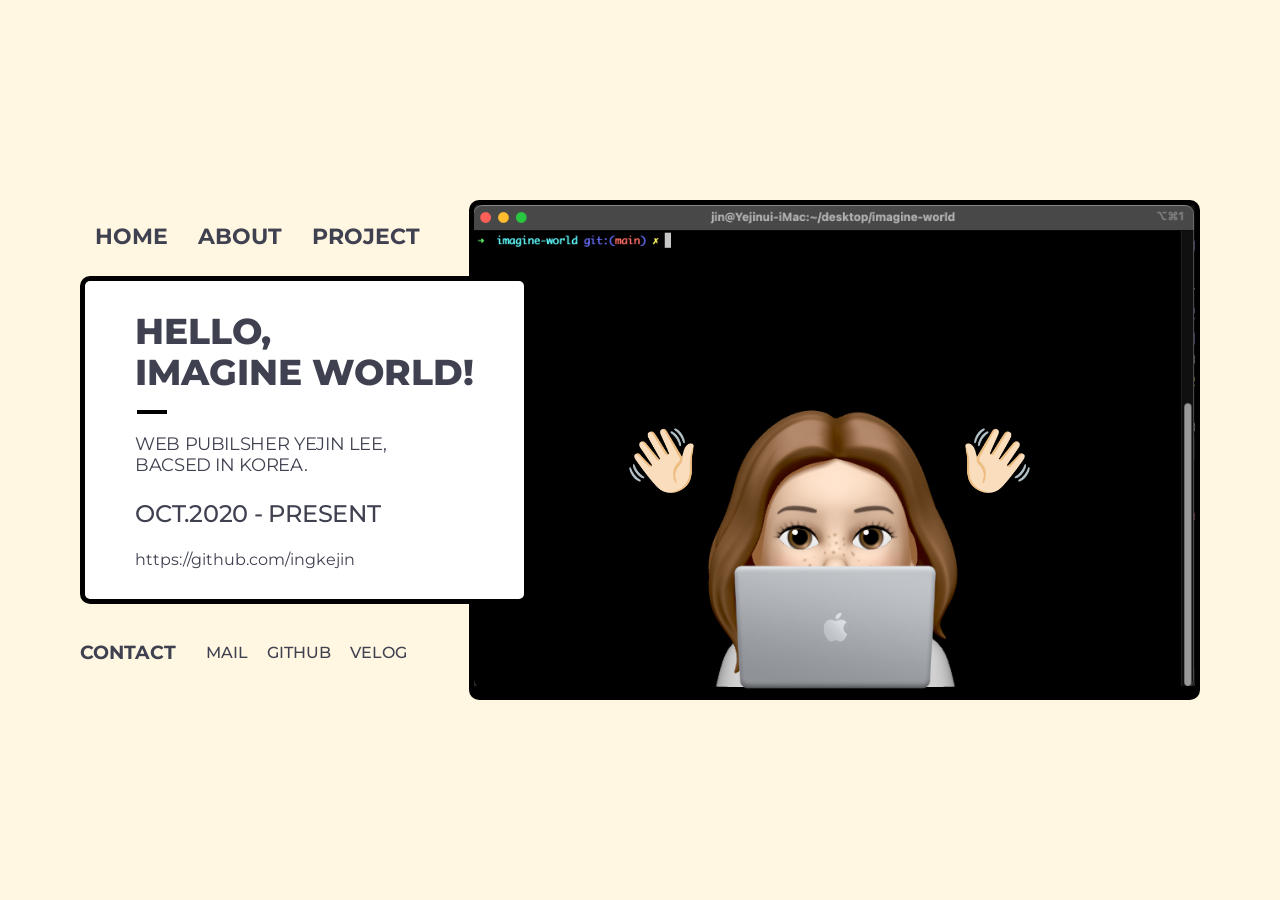
==== index.html @ 7a3d400f "🐛 Fixed to Background height:100vh in Mobile mode" ====
<!DOCTYPE html>
<html lang="ko-KR">
<head>
  <meta charset="UTF-8">
  <meta http-equiv="X-UA-Compatible" content="IE=edge">
  <meta name="viewport" content="width=device-width, initial-scale=1.0">
  <title>Imagine World</title>
  <link rel="apple-touch-icon" sizes="180x180" href="/apple-touch-icon.png">
  <link rel="icon" type="image/png" sizes="32x32" href="/favicon-32x32.png">
  <link rel="icon" type="image/png" sizes="16x16" href="/favicon-16x16.png">
  <link rel="manifest" href="/site.webmanifest">
  <link rel="mask-icon" href="/safari-pinned-tab.svg" color="#000000">
  <link rel="shortcut icon" href="/favicon.ico">
  <meta name="msapplication-TileColor" content="#000000">
  <meta name="theme-color" content="#ffffff">
  <link rel="preconnect" href="https://fonts.googleapis.com">
  <link rel="preconnect" href="https://fonts.gstatic.com" crossorigin>
  <link href="https://fonts.googleapis.com/css2?family=Montserrat:wght@200;500;700&display=swap" rel="stylesheet">
  <link rel="stylesheet" href="./style.css">
</head>
<body>
  <div class="wrapper">
    <div id="main" class="wrapper-box">
      <header class="global-header">
        <div class="gnb">
          <div class="container">
            <div class="row">
              <div class="col-sm-4">
                <div class="gnb-wrapper">
                  <nav class="sm-hidden">
                    <h2 class="visually-hidden">메뉴</h2>
                    <ul class="gnb-nav-list">
                      <li class="gnb-nav-item">
                        <a href="/">HOME</a>
                      </li>
                      <li class="gnb-nav-item">
                        <a href="/">ABOUT</a>
                      </li>
                      <li class="gnb-nav-item">
                        <a href="/">PROJECT</a>
                       </li>
                    </ul>
                  </nav>
                  <button class="gnb-icon-button is-menu sm-only" type="button" aria-label="메뉴 열기 버튼">
                    <i class="ic-menu"></i>
                  </button>
                </div>
              </div>
            </div>
          </div>
        </div>
      </header>

      <main class="main-section">
        <div class="container">
          <div class="row">
            <div class="col-sm-4">
              <div class="info-section">
                <ul class="info-section-text">
                  <h1>HELLO,<br>IMAGINE WORLD!
                    <span class="bottom-line"></span>
                  </h1>
                  <li class="info-intro">WEB PUBILSHER YEJIN LEE,<br>BACSED IN KOREA.</li>
                  <li class="info-date">OCT.2020 - PRESENT</li>
                  <li class="info-link">
                   <a href="https://github.com/ingkejin">https://github.com/ingkejin</a>
                  </li>
                </ul>
                <div class="info-section-img">
                  <ul>
                    <li class="info-section-img-hello left lg-only">👋🏻</li>
                    <li class="info-section-img-emoji">
                      <img src="./assets/images/info-emoji1.png" alt="emoji-img1">
                    </li>
                    <li class="info-section-img-hello right lg-only">
                      <span>👋🏻</span>
                    </li>
                  </ul>
                </div>
              </div>
            </div>
          </div>
        </div>
      </main>

      <footer class="global-footer">
        <div class="container">
          <div class="row">
            <div class="col-sm-4">
              <ul class="contact-list">
                <h3 class="contact-list-title">CONTACT</h3>
                <li class="contact-list-item">
                  <a href="mailto: ingkejin@gmail.com">MAIL</a>
                </li>
                <li class="contact-list-item">
                  <a href="https://github.com/ingkejin">GITHUB</a>
                </li>
                <li class="contact-list-item">
                  <a href="https://velog.io/@ingkejin/series">VELOG</a>
                </li>
              </ul>
            </div>
          </div>
        </div>
      </footer>

      <aside class="sidebar sm-only">
        <header class="sidebar-header">
          <h1 class="logo">
            <a href="/">
              <img src="./assets/images/info-emoji2.png" alt="">
              <!-- <img src="./assets/images/logo.svg" alt="logo"> -->
            </a>
          </h1>
          <nav class="sidebar-nav">
            <h2 class="visually-hidden">메뉴</h2>
             <ul class="sidebar-nav-list">
              <li class="sidebar-nav-item">
                <a href="/">HOME</a>
              </li>
              <li class="sidebar-nav-item">
                <a href="/">ABOUT</a>
              </li>
              <li class="sidebar-nav-item">
                <a href="/">PROJECT</a>
              </li>
             </ul>
          </nav>
        </header>
      </aside>
      <div class="overlay sm-only"></div>
    </div>
  </div>
  <script src="./js/_sidebar.js"></script>
</body>
</html>
---- style.css ----
* {
  font-family: 'Montserrat', sans-serif !important; }

@font-face {
  font-family: 'imagine';
  src: url("./assets/fonts/imagine.eot");
  src: url("./assets/fonts/imagine.eot#iefix") format("embedded-opentype"), url("./assets/fonts/imagine.ttf") format("truetype"), url("./assets/fonts/imagine.woff") format("woff"), url("./assets/fonts/imagine.svg#imagine") format("svg");
  font-weight: normal;
  font-style: normal;
  font-display: block; }

html {
  line-height: 1.15;
  -webkit-text-size-adjust: 100%; }

body {
  margin: 0; }

main {
  display: block; }

h1 {
  font-size: 2em;
  margin: 0.67em 0; }

hr {
  box-sizing: content-box;
  height: 0;
  overflow: visible; }

pre {
  font-family: monospace, monospace;
  font-size: 1em; }

a {
  background-color: transparent; }

abbr[title] {
  border-bottom: none;
  text-decoration: underline;
  text-decoration: underline dotted; }

b,
strong {
  font-weight: bolder; }

code,
kbd,
samp {
  font-family: monospace, monospace;
  font-size: 1em; }

small {
  font-size: 80%; }

sub,
sup {
  font-size: 75%;
  line-height: 0;
  position: relative;
  vertical-align: baseline; }

sub {
  bottom: -0.25em; }

sup {
  top: -0.5em; }

img {
  border-style: none; }

button,
input,
optgroup,
select,
textarea {
  font-family: inherit;
  font-size: 100%;
  line-height: 1.15;
  margin: 0; }

button,
input {
  overflow: visible; }

button,
select {
  /* 1 */
  text-transform: none; }

button,
[type='button'],
[type='reset'],
[type='submit'] {
  -webkit-appearance: button; }

button::-moz-focus-inner,
[type='button']::-moz-focus-inner,
[type='reset']::-moz-focus-inner,
[type='submit']::-moz-focus-inner {
  border-style: none;
  padding: 0; }

button:-moz-focusring,
[type='button']:-moz-focusring,
[type='reset']:-moz-focusring,
[type='submit']:-moz-focusring {
  outline: 1px dotted ButtonText; }

fieldset {
  padding: 0.35em 0.75em 0.625em; }

legend {
  box-sizing: border-box;
  color: inherit;
  display: table;
  max-width: 100%;
  padding: 0;
  white-space: normal; }

progress {
  vertical-align: baseline; }

textarea {
  overflow: auto; }

[type='checkbox'],
[type='radio'] {
  box-sizing: border-box;
  padding: 0; }

[type='number']::-webkit-inner-spin-button,
[type='number']::-webkit-outer-spin-button {
  height: auto; }

[type='search'] {
  -webkit-appearance: textfield;
  outline-offset: -2px; }

[type='search']::-webkit-search-decoration {
  -webkit-appearance: none; }

::-webkit-file-upload-button {
  -webkit-appearance: button;
  font: inherit; }

details {
  display: block; }

summary {
  display: list-item; }

template {
  display: none; }

[hidden] {
  display: none; }

* {
  margin: 0;
  font-family: "Montserrat", sans-serif;
  -webkit-font-smoothing: antialiased;
  -moz-osx-font-smoothing: grayscale;
  box-sizing: border-box; }

html {
  font-family: "Montserrat", sans-serif;
  font-size: 16px; }

body {
  font-family: "Montserrat", sans-serif;
  color: #3f4150; }

h1 {
  margin: 0; }

a {
  color: inherit;
  text-decoration: none; }

button,
input,
select,
textarea {
  background-color: transparent;
  border: 0; }
  button:focus,
  input:focus,
  select:focus,
  textarea:focus {
    box-shadow: none;
    outline: none; }

a,
button {
  cursor: pointer; }

button {
  padding: 0; }

ul,
ol {
  padding-left: 0;
  list-style: none; }

address {
  font-style: normal; }

.visually-hidden {
  position: absolute !important;
  width: 1px !important;
  height: 1px !important;
  padding: 0 !important;
  margin: -1px !important;
  overflow: hidden !important;
  clip: rect(0, 0, 0, 0) !important;
  white-space: nowrap !important;
  border: 0 !important; }

@media screen and (min-width: 768px) {
  .sm-only {
    display: none !important; } }

@media screen and (max-width: 767px) {
  .md-only {
    display: none !important; } }

@media screen and (min-width: 1200px) {
  .md-only {
    display: none !important; } }

@media screen and (max-width: 1199px) {
  .lg-only {
    display: none !important; } }

@media screen and (max-width: 767px) {
  .sm-hidden {
    display: none !important; } }

@media screen and (min-width: 768px) {
  .md-hidden {
    display: none !important; } }

@media screen and (max-width: 1199px) {
  .md-hidden {
    display: none !important; } }

@media screen and (min-width: 1200px) {
  .lg-hidden {
    display: none !important; } }

i {
  /* use !important to prevent issues with browser extensions that change fonts */
  font-family: 'imagine' !important;
  font-style: normal;
  font-weight: normal;
  font-variant: normal;
  text-transform: none;
  line-height: 1;
  /* Better Font Rendering =========== */
  -webkit-font-smoothing: antialiased;
  -moz-osx-font-smoothing: grayscale; }

.ic-close:before {
  content: "\e900"; }

.ic-menu:before {
  content: "\e901"; }

.wrapper {
  width: 100%;
  height: 100vh;
  z-index: -1;
  background-color: #fff7e1; }
  @media screen and (min-width: 768px) {
    .wrapper {
      display: flex;
      align-items: center;
      justify-content: center; }
      .wrapper .wrapper-box {
        width: 100%; } }

@media screen and (min-width: 768px) {
  .gnb-wrapper {
    position: relative; }
    .gnb-wrapper .gnb-nav-list {
      position: absolute;
      top: 50%;
      transform: translateY(-50%);
      top: 37px;
      display: flex;
      align-items: center;
      justify-content: center;
      font-size: 22px;
      font-weight: 700;
      z-index: 100; }
      .gnb-wrapper .gnb-nav-list .gnb-nav-item a {
        display: block;
        padding: 15px;
        transition: transform 200ms ease-in-out; }
        .gnb-wrapper .gnb-nav-list .gnb-nav-item a:hover, .gnb-wrapper .gnb-nav-list .gnb-nav-item a:focus {
          transform: scale(1.1);
          color: #191a20; }
        .gnb-wrapper .gnb-nav-list .gnb-nav-item a:active {
          opacity: 0.5; } }

.info-section {
  display: flex;
  align-items: center;
  justify-content: center;
  flex-flow: column; }
  .info-section-text {
    display: inline-block;
    margin-top: 20px;
    padding: 30px 50px;
    flex-shrink: 0;
    border: 5px solid #000;
    border-radius: 10px;
    background-color: #fff;
    z-index: 90; }
    .info-section-text h1 {
      position: relative;
      font-size: 36px;
      font-weight: 800; }
    .info-section-text .bottom-line::before {
      content: '';
      position: absolute;
      left: 2px;
      bottom: -20px;
      width: 30px;
      height: 4px;
      background: #000; }
    .info-section-text .info-intro {
      font-size: 18px;
      line-height: 28px;
      letter-spacing: -0.02em;
      line-height: 1.2;
      margin-top: 40px; }
    .info-section-text .info-date {
      font-size: 24px;
      line-height: 34px;
      letter-spacing: -0.01em;
      font-weight: 500;
      margin-top: 20px; }
    .info-section-text .info-link {
      margin-top: 20px; }
  @media screen and (min-width: 768px) {
    .info-section {
      display: flex;
      align-items: center;
      justify-content: flex-start;
      flex-flow: row; }
      .info-section-text {
        margin-top: -20px; } }

.info-section-img-emoji img {
  width: 350px; }

@media screen and (min-width: 768px) {
  .info-section-img {
    position: relative;
    height: 500px;
    flex-grow: 1;
    margin-left: -60px;
    padding: 50px;
    border: 5px solid #000;
    border-radius: 10px;
    background-color: #fff;
    z-index: 80;
    background-image: url(/assets/images/info-bgc.png);
    background-size: contain;
    background-color: #000;
    background-repeat: no-repeat; }
    .info-section-img-hello.left {
      position: absolute;
      top: 220px;
      left: 150px;
      animation-name: sayhello;
      animation-duration: 2.5s;
      animation-iteration-count: infinite;
      transform-origin: 70% 70%;
      display: inline-block;
      font-size: 60px; }
    .info-section-img-hello.right {
      position: absolute;
      top: 220px;
      right: 160px;
      -moz-transform: scaleX(-1);
      -o-transform: scaleX(-1);
      -webkit-transform: scaleX(-1);
      font-size: 60px; }
      .info-section-img-hello.right span {
        animation-name: sayhello;
        animation-duration: 2.5s;
        animation-iteration-count: infinite;
        transform-origin: 70% 70%;
        display: inline-block; }
  @keyframes sayhello {
    0% {
      transform: rotate(0deg); }
    10% {
      transform: rotate(14deg); }
    20% {
      transform: rotate(-8deg); }
    30% {
      transform: rotate(14deg); }
    40% {
      transform: rotate(-4deg); }
    50% {
      transform: rotate(10deg); }
    60% {
      transform: rotate(0deg); }
    100% {
      transform: rotate(0deg); } }
    .info-section-img-emoji {
      position: absolute;
      left: 50%;
      transform: translateX(-50%);
      bottom: -20px; } }

.global-footer {
  position: relative; }
  .global-footer .contact-list {
    display: flex;
    align-items: center;
    justify-content: center;
    margin-bottom: 20px; }
    .global-footer .contact-list-title {
      margin-right: 20px; }
    .global-footer .contact-list-item {
      font-size: 16px;
      line-height: 24px;
      letter-spacing: -0.01em;
      font-weight: 500; }
      .global-footer .contact-list-item a {
        display: block;
        padding: 10px;
        transition: opacity 200ms ease-in-out, font-weight 200ms ease-in-out; }
        .global-footer .contact-list-item a:active {
          opacity: .6;
          font-weight: 600; }
  @media screen and (min-width: 768px) {
    .global-footer .contact-list {
      position: absolute;
      top: 50%;
      transform: translateY(-50%);
      display: flex;
      align-items: center;
      justify-content: flex-start;
      top: -97px;
      margin-top: 50px; }
      .global-footer .contact-list-item a {
        transition: transform 200ms ease-in-out; }
        .global-footer .contact-list-item a:hover {
          transform: scale(1.1);
          font-weight: 600; } }

.sidebar {
  z-index: 120;
  position: fixed;
  top: 0;
  left: 0;
  height: 100vh;
  overflow-y: auto;
  padding: 32px 20px;
  background-color: #fff7e1;
  border: 4px solid #000;
  border-radius: 0 20px 20px 0;
  transform: translate3d(-240px, 0, 0);
  transition: transform 300ms ease-in-out;
  overscroll-behavior: contain; }
  .sidebar::-webkit-scrollbar {
    display: none !important; }
  .sidebar.is-active {
    transform: translate3d(0, 0, 0); }
  .sidebar-header {
    padding: 0 12px; }
    .sidebar-header .logo {
      display: flex;
      align-items: center;
      justify-content: center; }
      .sidebar-header .logo a {
        display: block; }
      .sidebar-header .logo img {
        display: block;
        width: 100px;
        background-color: #fff;
        border: 2px solid #000;
        border-radius: 50%; }
  .sidebar-nav {
    margin-top: 20px;
    text-align: center; }
    .sidebar-nav-item {
      font-size: 18px;
      line-height: 28px;
      letter-spacing: -0.02em;
      font-weight: 700;
      margin-top: 10px; }
      .sidebar-nav-item a {
        transition: transform 200ms ease-in-out; }
        .sidebar-nav-item a:active {
          opacity: .6; }

.gnb-icon-button {
  display: flex;
  align-items: center;
  justify-content: center;
  width: 32px;
  height: 32px;
  font-size: 24px;
  margin-top: 20px;
  margin-left: 10px;
  transition: color 200ms ease-in-out; }
  .gnb-icon-button.is-menu {
    color: #000; }
    .gnb-icon-button.is-menu:active {
      color: #8c8d96; }

.container {
  width: 100%;
  padding: 0 5px;
  margin: 0 auto; }
  .container .row {
    display: flex;
    flex-wrap: wrap; }
  .container [class^='col-'] {
    padding: 0 10px; }
  .container .col-sm-1 {
    width: 25%; }
  .container .col-sm-2 {
    width: 50%; }
  .container .col-sm-3 {
    width: 75%; }
  .container .col-sm-4 {
    width: 100%; }
  @media screen and (min-width: 768px) {
    .container {
      max-width: 1020px;
      padding: 0 30px; }
      .container .col-md-1 {
        width: 8.33333%; }
      .container .col-md-2 {
        width: 16.66667%; }
      .container .col-md-3 {
        width: 25%; }
      .container .col-md-4 {
        width: 33.33333%; }
      .container .col-md-5 {
        width: 41.66667%; }
      .container .col-md-6 {
        width: 50%; }
      .container .col-md-7 {
        width: 58.33333%; }
      .container .col-md-8 {
        width: 66.66667%; }
      .container .col-md-9 {
        width: 75%; }
      .container .col-md-10 {
        width: 83.33333%; }
      .container .col-md-11 {
        width: 91.66667%; }
      .container .col-md-12 {
        width: 100%; } }
  @media screen and (min-width: 1200px) {
    .container {
      max-width: 1140px;
      padding: 0; }
      .container .col-lg-1 {
        width: 95px; }
      .container .col-lg-2 {
        width: 190px; }
      .container .col-lg-3 {
        width: 285px; }
      .container .col-lg-4 {
        width: 380px; }
      .container .col-lg-5 {
        width: 475px; }
      .container .col-lg-6 {
        width: 570px; }
      .container .col-lg-7 {
        width: 665px; }
      .container .col-lg-8 {
        width: 760px; }
      .container .col-lg-9 {
        width: 855px; }
      .container .col-lg-10 {
        width: 950px; }
      .container .col-lg-11 {
        width: 1045px; }
      .container .col-lg-12 {
        width: 1140px; } }

.overlay.is-active {
  position: fixed;
  top: 0;
  left: 0;
  z-index: 110;
  width: 100%;
  height: 100vh;
  background-color: rgba(0, 0, 0, 0.7); }
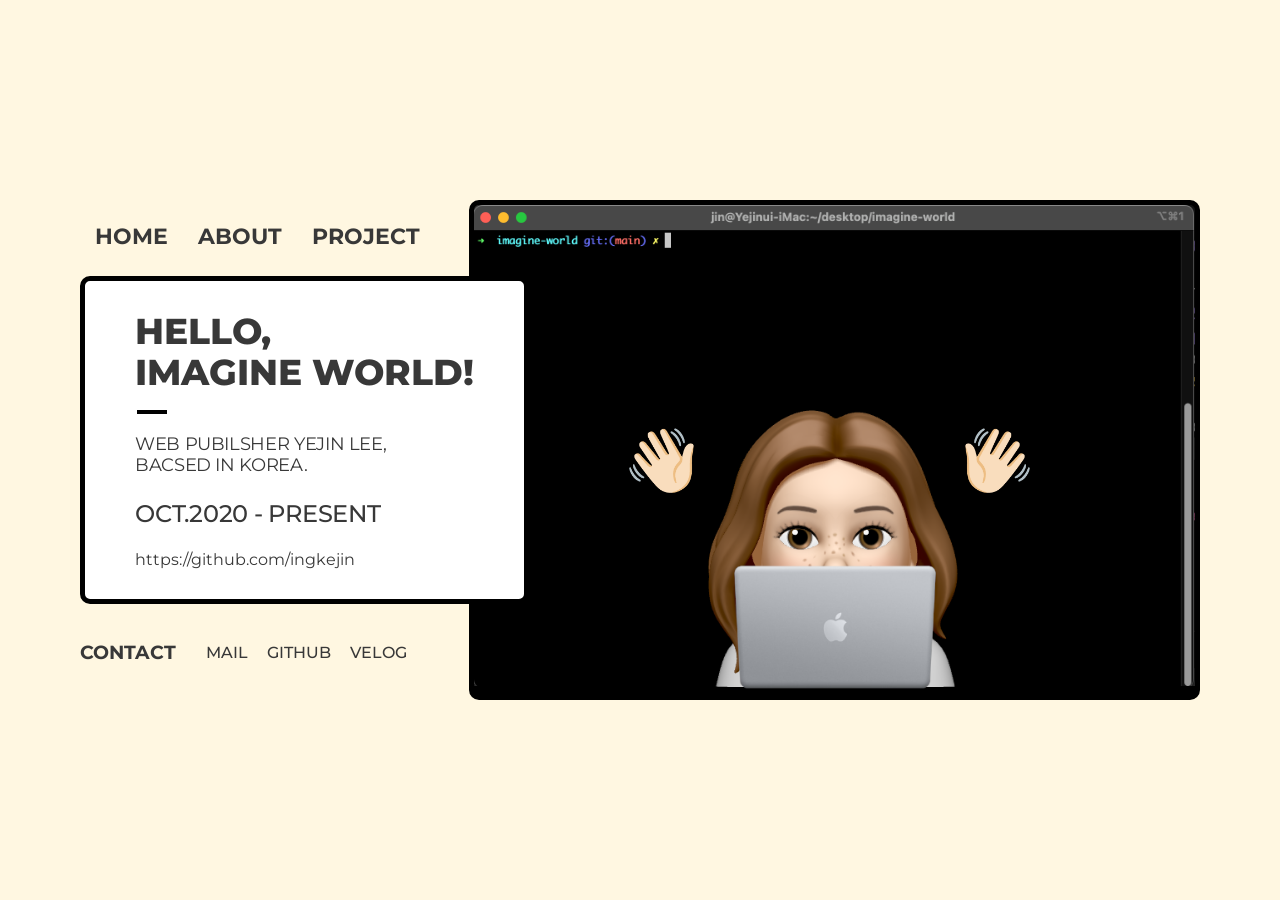
==== commit 3f5c71c3: "🐛 Fixed a Tab Link project.html" ====
--- a/index.html
+++ b/index.html
@@ -1,5 +1,5 @@
 <!DOCTYPE html>
-<html lang="ko-KR">
+<html lang="en">
 <head>
   <meta charset="UTF-8">
   <meta http-equiv="X-UA-Compatible" content="IE=edge">
@@ -20,7 +20,7 @@
 </head>
 <body>
   <div class="wrapper">
-    <div id="main" class="wrapper-box">
+    <div class="wrapper-box">
       <header class="global-header">
         <div class="gnb">
           <div class="container">
@@ -31,13 +31,13 @@
                     <h2 class="visually-hidden">메뉴</h2>
                     <ul class="gnb-nav-list">
                       <li class="gnb-nav-item">
-                        <a href="/">HOME</a>
+                        <a href="./index.html">HOME</a>
                       </li>
                       <li class="gnb-nav-item">
-                        <a href="/">ABOUT</a>
+                        <a href="./about.html">ABOUT</a>
                       </li>
                       <li class="gnb-nav-item">
-                        <a href="/">PROJECT</a>
+                        <a href="./project.html">PROJECT</a>
                        </li>
                     </ul>
                   </nav>
@@ -56,16 +56,16 @@
           <div class="row">
             <div class="col-sm-4">
               <div class="info-section">
-                <ul class="info-section-text">
+                <div class="info-section-text">
                   <h1>HELLO,<br>IMAGINE WORLD!
                     <span class="bottom-line"></span>
                   </h1>
-                  <li class="info-intro">WEB PUBILSHER YEJIN LEE,<br>BACSED IN KOREA.</li>
-                  <li class="info-date">OCT.2020 - PRESENT</li>
-                  <li class="info-link">
+                  <p class="info-intro">WEB PUBILSHER YEJIN LEE,<br>BACSED IN KOREA.</p>
+                  <p class="info-date">OCT.2020 - PRESENT</p>
+                  <p class="info-link">
                    <a href="https://github.com/ingkejin">https://github.com/ingkejin</a>
-                  </li>
-                </ul>
+                  </p>
+                </div>
                 <div class="info-section-img">
                   <ul>
                     <li class="info-section-img-hello left lg-only">👋🏻</li>
@@ -87,18 +87,18 @@
         <div class="container">
           <div class="row">
             <div class="col-sm-4">
-              <ul class="contact-list">
+              <div class="contact-list">
                 <h3 class="contact-list-title">CONTACT</h3>
-                <li class="contact-list-item">
-                  <a href="mailto: ingkejin@gmail.com">MAIL</a>
-                </li>
-                <li class="contact-list-item">
+                <p class="contact-list-item">
+                  <a href="mailto:ingkejin@gmail.com">MAIL</a>
+                </p>
+                <p class="contact-list-item">
                   <a href="https://github.com/ingkejin">GITHUB</a>
-                </li>
-                <li class="contact-list-item">
+                </p>
+                <p class="contact-list-item">
                   <a href="https://velog.io/@ingkejin/series">VELOG</a>
-                </li>
-              </ul>
+                </p>
+              </div>
             </div>
           </div>
         </div>
@@ -116,13 +116,13 @@
             <h2 class="visually-hidden">메뉴</h2>
              <ul class="sidebar-nav-list">
               <li class="sidebar-nav-item">
-                <a href="/">HOME</a>
+                <a href="./index.html">HOME</a>
               </li>
               <li class="sidebar-nav-item">
-                <a href="/">ABOUT</a>
+                <a href="./about.html">ABOUT</a>
               </li>
               <li class="sidebar-nav-item">
-                <a href="/">PROJECT</a>
+                <a href="./project.html">PROJECT</a>
               </li>
              </ul>
           </nav>
@@ -131,6 +131,6 @@
       <div class="overlay sm-only"></div>
     </div>
   </div>
-  <script src="./js/_sidebar.js"></script>
+  <script src="./js/sidebar.js"></script>
 </body>
 </html>
--- a/style.css
+++ b/style.css
@@ -169,7 +169,7 @@
 
 body {
   font-family: "Montserrat", sans-serif;
-  color: #3f4150; }
+  color: #383838; }
 
 h1 {
   margin: 0; }
@@ -267,18 +267,20 @@
 .ic-menu:before {
   content: "\e901"; }
 
-.wrapper {
-  width: 100%;
-  height: 100vh;
-  z-index: -1;
+body {
   background-color: #fff7e1; }
-  @media screen and (min-width: 768px) {
-    .wrapper {
-      display: flex;
-      align-items: center;
-      justify-content: center; }
-      .wrapper .wrapper-box {
-        width: 100%; } }
+  body .wrapper {
+    width: 100%;
+    height: 100vh;
+    z-index: -1;
+    background-color: #fff7e1; }
+    @media screen and (min-width: 768px) {
+      body .wrapper {
+        display: flex;
+        align-items: center;
+        justify-content: center; }
+        body .wrapper .wrapper-box {
+          width: 100%; } }
 
 @media screen and (min-width: 768px) {
   .gnb-wrapper {
@@ -300,7 +302,7 @@
         transition: transform 200ms ease-in-out; }
         .gnb-wrapper .gnb-nav-list .gnb-nav-item a:hover, .gnb-wrapper .gnb-nav-list .gnb-nav-item a:focus {
           transform: scale(1.1);
-          color: #191a20; }
+          color: #171717; }
         .gnb-wrapper .gnb-nav-list .gnb-nav-item a:active {
           opacity: 0.5; } }
 
@@ -514,7 +516,110 @@
   .gnb-icon-button.is-menu {
     color: #000; }
     .gnb-icon-button.is-menu:active {
-      color: #8c8d96; }
+      color: #6c6c6c; }
+
+@media screen and (min-width: 768px) {
+  .about-wrapper {
+    position: absolute;
+    top: 50%;
+    left: 50%;
+    transform: translate(-50%, -50%);
+    width: 100%; } }
+
+@media screen and (min-width: 768px) {
+  .about-gnb-list {
+    display: flex;
+    align-items: center;
+    justify-content: flex-start;
+    font-size: 22px;
+    font-weight: 700; }
+    .about-gnb-list .about-gnb-item a {
+      display: block;
+      padding: 15px;
+      transition: transform 200ms ease-in-out; }
+      .about-gnb-list .about-gnb-item a:hover, .about-gnb-list .about-gnb-item a:focus {
+        transform: scale(1.1);
+        color: #171717; }
+      .about-gnb-list .about-gnb-item a:active {
+        opacity: 0.5; } }
+
+.about-main {
+  padding: 20px; }
+  .about-main-section {
+    color: #41b983;
+    border: 1px solid #707070;
+    border-radius: 10px;
+    background-color: #171717; }
+    .about-main-section .about-btn {
+      height: 30px;
+      border-radius: 10px 10px 0 0;
+      border-bottom: 1px solid #707070;
+      background-color: #383838; }
+      .about-main-section .about-btn-list {
+        display: flex;
+        align-items: center;
+        justify-content: flex-start; }
+      .about-main-section .about-btn-item {
+        width: 14px;
+        height: 14px;
+        margin-top: 8px;
+        margin-right: 8px;
+        border-radius: 50%; }
+        .about-main-section .about-btn-item.red {
+          margin-left: 10px;
+          background-color: #f74544; }
+        .about-main-section .about-btn-item.yellow {
+          background-color: #faad15; }
+        .about-main-section .about-btn-item.green {
+          background-color: #37c027; }
+    .about-main-section .my-info {
+      padding: 20px; }
+      .about-main-section .my-info-name {
+        color: #51eaa5;
+        margin-bottom: 10px; }
+      .about-main-section .my-info-list {
+        margin-top: 20px; }
+      .about-main-section .my-info-item {
+        margin-top: 5px; }
+        .about-main-section .my-info-item:last-child {
+          font-size: 20px;
+          font-weight: 700;
+          margin-top: 10px; }
+    .about-main-section .about-skills-web, .about-main-section .about-skills-visual {
+      color: #51eaa5;
+      margin-top: 20px; }
+    .about-main-section .about-skills-web-list, .about-main-section .about-skills-visual-list {
+      margin-top: 10px; }
+
+.about-footer .contact-list {
+  display: flex;
+  align-items: center;
+  justify-content: center; }
+  .about-footer .contact-list-title {
+    padding: 15px; }
+  .about-footer .contact-list-item {
+    font-size: 16px;
+    line-height: 24px;
+    letter-spacing: -0.01em;
+    font-weight: 500; }
+    .about-footer .contact-list-item a {
+      display: block;
+      padding: 10px;
+      transition: opacity 200ms ease-in-out, font-weight 200ms ease-in-out; }
+      .about-footer .contact-list-item a:active {
+        opacity: .6;
+        font-weight: 600; }
+  @media screen and (min-width: 768px) {
+    .about-footer .contact-list {
+      display: flex;
+      align-items: center;
+      justify-content: flex-start; }
+      .about-footer .contact-list-item a {
+        transition: transform 200ms ease-in-out;
+        padding: 15px; }
+        .about-footer .contact-list-item a:hover {
+          transform: scale(1.1);
+          font-weight: 600; } }
 
 .container {
   width: 100%;
